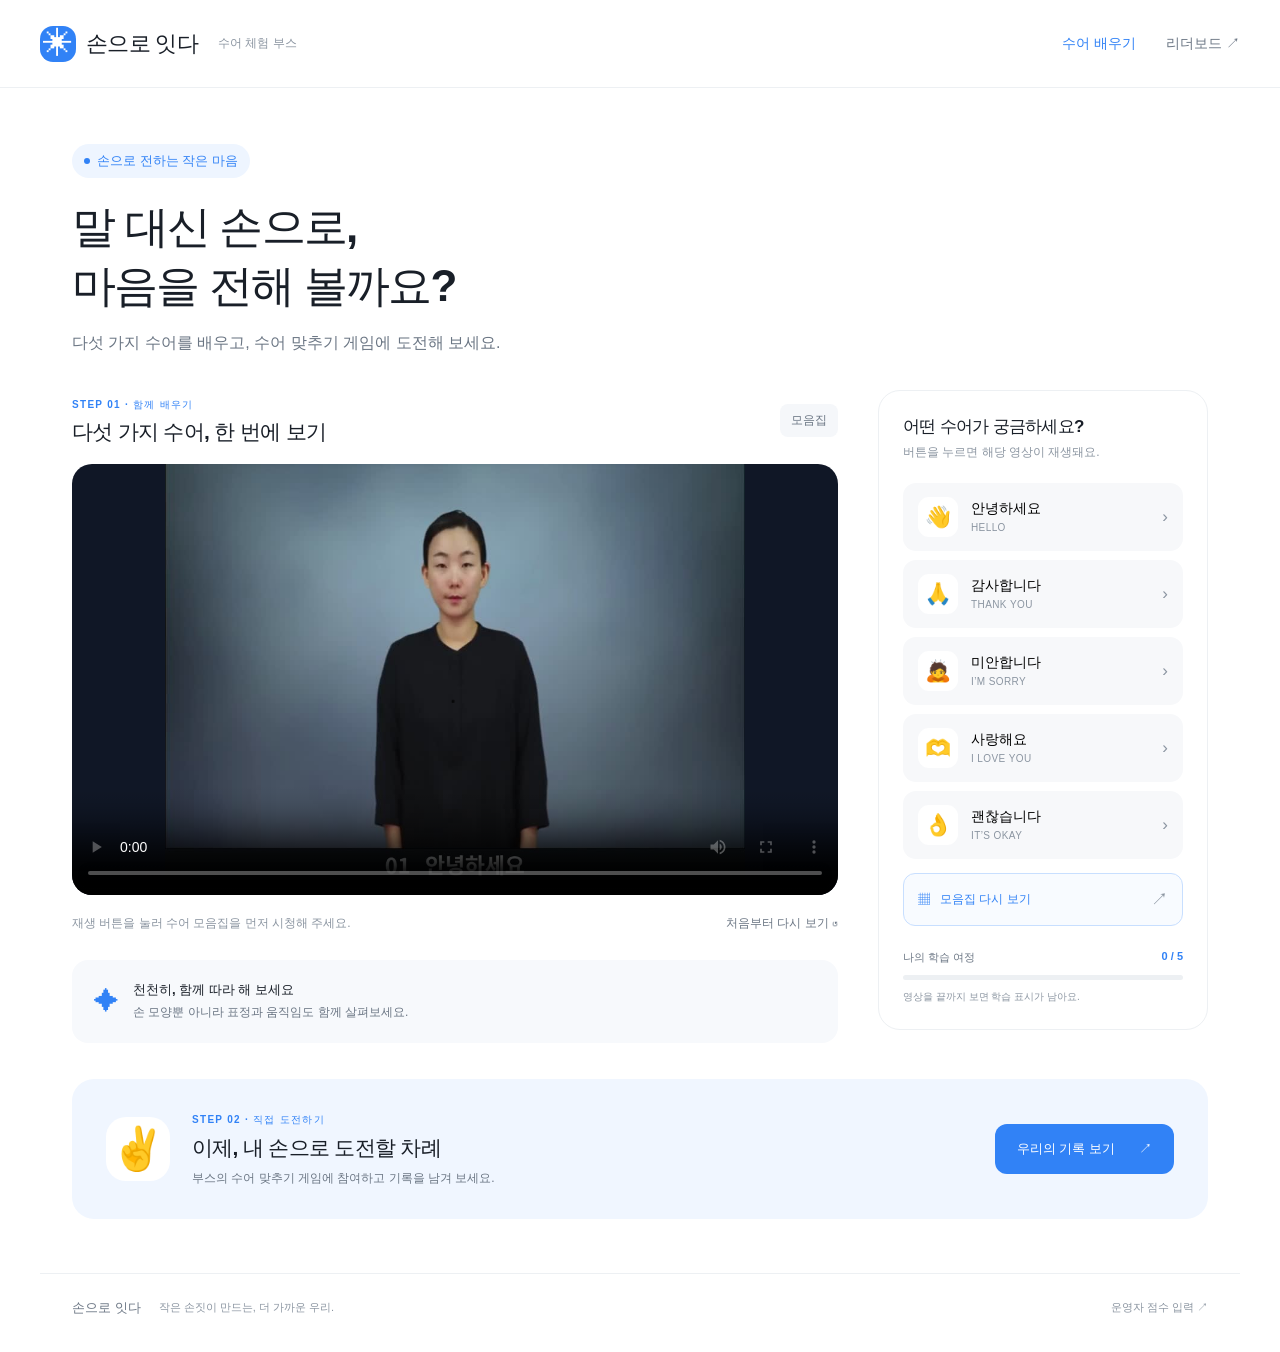
==== index.html @ 50190ea0 "Build static sign language booth learning and leaderboard site" ====
<!doctype html>
<html lang="ko"><head><meta charset="utf-8"><meta name="viewport" content="width=device-width,initial-scale=1"><meta name="theme-color" content="#3182f6"><meta name="description" content="영상으로 배우는 다섯 가지 수어. 손으로 마음을 전하고 수어 맞추기 게임에 도전해 보세요."><title>손으로 잇다 · 수어 체험</title><link rel="icon" href="assets/favicon.svg"><link rel="stylesheet" href="style.css"></head>
<body>
<header class="header"><a href="index.html" class="brand"><span class="brand-icon">✳</span>손으로 잇다<span class="brand-sub">수어 체험 부스</span></a><nav aria-label="메인 메뉴"><a href="index.html" aria-current="page">수어 배우기</a><a href="leaderboard.html" target="_blank" rel="noopener">리더보드 <span aria-hidden="true">↗</span></a></nav></header>
<main class="learn-main">
<section class="intro"><span class="eyebrow"><span class="live-dot"></span> 손으로 전하는 작은 마음</span><h1>말 대신 손으로,<br>마음을 전해 볼까요?</h1><p>다섯 가지 수어를 배우고, 수어 맞추기 게임에 도전해 보세요.</p></section>
<div class="learning-layout">
<section class="player-section" aria-labelledby="video-title"><div class="video-heading"><div><span class="step" id="video-step">STEP 01 · 함께 배우기</span><h2 id="video-title">다섯 가지 수어, 한 번에 보기</h2></div><span class="video-count" id="video-count">모음집</span></div><div class="video-frame"><video id="lesson-video" controls playsinline preload="metadata" poster="assets/all.jpg"><source src="assets/all.mp4" type="video/mp4">이 브라우저는 영상 재생을 지원하지 않습니다.</video></div><div class="video-caption"><span id="video-description">재생 버튼을 눌러 수어 모음집을 먼저 시청해 주세요.</span><button class="text-button" id="replay">처음부터 다시 보기 ↺</button></div><p id="video-error" class="error" role="alert" hidden>영상을 불러오지 못했어요. 페이지를 새로고침한 뒤 다시 시도해 주세요.</p><div class="learning-tip"><span class="tip-icon">✦</span><div><strong>천천히, 함께 따라 해 보세요</strong><p>손 모양뿐 아니라 표정과 움직임도 함께 살펴보세요.</p></div></div></section>
<aside class="lesson-panel"><div class="panel-title"><h2>어떤 수어가 궁금하세요?</h2><p>버튼을 누르면 해당 영상이 재생돼요.</p></div><div id="lesson-buttons" class="lesson-list"></div><button id="all-video" class="collection-button active" aria-pressed="true"><span>▦</span> 모음집 다시 보기 <span class="arrow">↗</span></button><div class="progress-block"><div><span>나의 학습 여정</span><strong id="progress-count">0 / 5</strong></div><div class="progress-track"><span id="progress-fill"></span></div><p id="progress-label">영상을 끝까지 보면 학습 표시가 남아요.</p></div></aside>
</div>
<section class="game-banner"><div class="game-symbol" aria-hidden="true">✌</div><div><span class="step">STEP 02 · 직접 도전하기</span><h2>이제, 내 손으로 도전할 차례</h2><p>부스의 수어 맞추기 게임에 참여하고 기록을 남겨 보세요.</p></div><a href="leaderboard.html" target="_blank" rel="noopener" class="primary-link">우리의 기록 보기 <span>↗</span></a></section>
</main><footer><span class="footer-brand">손으로 잇다</span><span>작은 손짓이 만드는, 더 가까운 우리.</span><a href="admin.html">운영자 점수 입력 ↗</a></footer><script src="learn.js"></script></body></html>
---- style.css ----
:root{--blue:#3182f6;--ink:#191f28;--muted:#6b7684;--line:#edf0f3;--soft:#f5f7fa;font-family:Pretendard,-apple-system,BlinkMacSystemFont,"Apple SD Gothic Neo","Noto Sans KR",sans-serif;color:var(--ink);font-synthesis:none}*{box-sizing:border-box}body{margin:0;background:#fff}button,input,select{font:inherit}button,a{-webkit-tap-highlight-color:transparent}button{cursor:pointer}a{color:inherit;text-decoration:none}button:focus-visible,a:focus-visible,input:focus-visible{outline:3px solid #8bbaff;outline-offset:4px}.header{height:88px;border-bottom:1px solid var(--line);display:flex;align-items:center;justify-content:space-between;padding:0 max(32px,calc((100vw - 1200px)/2));gap:24px}.brand{display:flex;align-items:center;gap:10px;font-weight:800;font-size:22px;white-space:nowrap;letter-spacing:-.7px}.brand-icon{display:grid;place-items:center;background:var(--blue);color:white;border-radius:13px;width:36px;height:36px;font-size:30px}.brand-sub{font-size:12px;color:#8b95a1;font-weight:500;margin-left:10px;letter-spacing:0}.header nav{display:flex;gap:30px;align-items:center;font-size:14px;font-weight:600;color:var(--muted)}.header nav a[aria-current]{color:var(--blue)}.header nav a:hover{color:var(--blue)}.learn-main,.board-main,.admin-main{max-width:1200px;margin:auto;padding:0 32px}.intro{padding:56px 0 34px}.eyebrow{font-size:13px;color:var(--blue);font-weight:700;display:inline-flex;align-items:center;gap:7px;background:#eef5ff;padding:8px 12px;border-radius:30px}.live-dot{width:6px;height:6px;border-radius:50%;background:var(--blue)}h1{font-size:44px;line-height:1.35;letter-spacing:-1.8px;margin:19px 0 14px;font-weight:750}h2{letter-spacing:-.7px}p{line-height:1.65}.intro>p{color:var(--muted);font-size:16px;margin:0}.learning-layout{display:grid;grid-template-columns:minmax(0,1fr) 330px;gap:40px;align-items:start}.video-heading{display:flex;align-items:center;justify-content:space-between;margin-bottom:18px;padding-top:4px}.step{font-size:10px;letter-spacing:1.3px;color:var(--blue);font-weight:800}.video-heading h2{font-size:21px;margin:6px 0 0}.video-count{font-size:12px;color:var(--muted);background:var(--soft);border-radius:8px;padding:8px 11px}.video-frame{background:#101726;border-radius:20px;overflow:hidden;aspect-ratio:16/9;display:flex;align-items:center;justify-content:center}video{width:100%;height:100%;object-fit:contain;display:block}.video-caption{display:flex;justify-content:space-between;gap:12px;margin-top:14px;align-items:center;color:#8b95a1;font-size:12px}.text-button{border:0;background:none;color:var(--muted);padding:6px 0;font-size:12px;white-space:nowrap}.text-button:hover{color:var(--blue)}.learning-tip{background:#f7f9fc;padding:20px 22px;display:flex;gap:14px;align-items:center;border-radius:16px;margin-top:22px}.tip-icon{font-size:25px;color:var(--blue)}.learning-tip strong{font-size:13px}.learning-tip p{font-size:12px;color:var(--muted);margin:4px 0 0}.lesson-panel{border:1px solid var(--line);border-radius:22px;padding:24px}.panel-title h2{font-size:17px;margin:0 0 5px}.panel-title p{font-size:12px;color:#8b95a1;margin:0 0 20px}.lesson-list{display:flex;flex-direction:column;gap:9px}.lesson-button{display:flex;align-items:center;width:100%;gap:13px;padding:13px 14px;background:#f7f8fa;border:1.5px solid transparent;border-radius:13px;text-align:left;transition:background .15s,transform .15s}.lesson-button:hover{background:#edf4ff;transform:translateX(2px)}.lesson-button.active{border-color:var(--blue);background:#eff6ff}.lesson-icon{background:white;border-radius:11px;display:grid;place-items:center;font-size:21px;width:40px;height:40px;flex-shrink:0}.lesson-label{flex:1;font-size:14px;font-weight:650}.lesson-label small{display:block;font-size:10px;font-weight:500;color:#8b95a1;margin-top:4px;letter-spacing:.4px}.arrow{margin-left:auto;color:#8b95a1;font-size:17px}.lesson-button.watched .arrow{color:var(--blue)}.collection-button{display:flex;align-items:center;gap:10px;width:100%;background:white;border:1px solid #e5e8eb;border-radius:12px;padding:14px;font-size:12px;font-weight:600;margin-top:14px}.collection-button.active{color:var(--blue);border-color:#c8dfff;background:#f8fbff}.progress-block{margin-top:24px}.progress-block>div:first-child{display:flex;justify-content:space-between;font-size:11px;color:var(--muted)}.progress-block strong{color:var(--blue)}.progress-track{height:5px;border-radius:5px;background:#edf0f3;margin-top:10px;overflow:hidden}.progress-track>span{display:block;height:100%;background:var(--blue);width:0;transition:width .3s}.progress-block p{font-size:10px;color:#8b95a1;margin:9px 0 0}.game-banner{display:flex;align-items:center;gap:22px;background:#f0f6ff;border-radius:22px;padding:30px 34px;margin:36px 0 54px}.game-symbol{font-size:42px;width:64px;height:64px;display:grid;place-items:center;background:white;border-radius:20px}.game-banner h2{font-size:21px;margin:7px 0}.game-banner p{font-size:12px;color:var(--muted);margin:0}.primary-link,.primary-button{display:inline-flex;align-items:center;justify-content:center;gap:24px;background:var(--blue);color:#fff;border:0;border-radius:12px;padding:16px 22px;font-size:13px;font-weight:700;white-space:nowrap;transition:background .2s}.primary-link:hover,.primary-button:hover{background:#1b64da}.game-banner .primary-link{margin-left:auto}footer{max-width:1200px;padding:25px 32px 35px;margin:auto;border-top:1px solid var(--line);display:flex;gap:18px;color:#8b95a1;font-size:11px;align-items:center}.footer-brand{font-weight:750;color:var(--muted);font-size:13px}footer a{margin-left:auto}footer a:hover{color:var(--blue)}.board-main{max-width:1000px;padding-bottom:65px}.board-intro{text-align:center;padding:52px 0 30px}.board-intro h1{font-size:40px;margin:14px 0 10px}.board-intro p{color:var(--muted);font-size:14px}.board-summary{display:flex;align-items:center;justify-content:space-between;margin:10px 0 20px}.board-summary h2{font-size:20px;margin:0}.board-summary p{font-size:12px;color:var(--muted);margin:6px 0 0}.board-actions{display:flex;gap:8px}.secondary-button{background:white;border:1px solid #dfe4ea;border-radius:10px;color:var(--muted);font-size:12px;padding:10px 14px}.secondary-button:hover{background:var(--soft)}.podium{display:grid;grid-template-columns:1fr 1fr 1fr;gap:15px;align-items:end;margin:20px 0 30px;min-height:210px}.podium-card{padding:25px 16px;text-align:center;border-radius:20px;background:#f7f8fa;min-height:185px}.podium-card.first{padding-top:30px;min-height:215px;background:#eef5ff;border:1px solid #d7e7ff}.medal{font-size:28px;display:block;margin-bottom:10px}.podium-card h3{font-size:18px;margin:8px 0;overflow-wrap:anywhere}.podium-score{font-size:24px;font-weight:800;letter-spacing:-.5px;color:var(--blue)}.podium-score small{font-size:12px;font-weight:500;margin-left:4px}.table-shell{border:1px solid var(--line);border-radius:18px;overflow:hidden}.ranking-table{border-collapse:collapse;width:100%;text-align:left;font-size:14px}.ranking-table th{background:#f7f8fa;font-weight:500;color:var(--muted);font-size:12px;padding:16px 22px}.ranking-table td{padding:18px 22px;border-top:1px solid var(--line)}.ranking-table td:last-child{text-align:right;font-weight:700;color:var(--blue)}.ranking-table th:last-child{text-align:right}.rank-number{color:#8b95a1;font-weight:700;width:90px}.empty-state{text-align:center;padding:65px 20px}.empty-state .empty-icon{font-size:42px}.empty-state h2{font-size:20px;margin-top:20px}.empty-state p{color:var(--muted);font-size:13px}.info-note{background:#f7f9fc;border-radius:12px;padding:15px 18px;font-size:12px;color:var(--muted);margin-top:20px;line-height:1.7}.status-message{min-height:20px;font-size:12px;color:var(--blue);margin:12px 0}.error{color:#d83a3a;font-size:12px;line-height:1.6}.admin-main{max-width:720px;padding-top:45px;padding-bottom:60px}.admin-main h1{font-size:32px}.admin-intro{font-size:14px;color:var(--muted);margin-bottom:25px}.form-card{border:1px solid var(--line);border-radius:20px;padding:28px}.field{display:block;font-size:13px;font-weight:600;margin-bottom:22px}.field input{display:block;width:100%;border:1px solid #dfe4ea;background:#f9fafb;border-radius:12px;padding:15px;font-size:16px;margin-top:9px;color:var(--ink)}.field small{display:block;font-size:11px;color:#8b95a1;margin-top:8px;font-weight:400}.form-card .primary-button{width:100%;font-size:15px}.admin-list{margin-top:35px}.admin-list h2{font-size:19px}.record-row{display:flex;align-items:center;gap:14px;padding:17px 0;border-bottom:1px solid var(--line)}.record-row .record-name{flex:1;overflow-wrap:anywhere;font-size:14px}.record-row strong{font-size:14px;white-space:nowrap}.delete-button{background:#fff0f0;color:#d74646;border:0;border-radius:7px;padding:7px 10px;font-size:11px}.utility-actions{display:flex;gap:9px;flex-wrap:wrap;margin:22px 0}.import-label{cursor:pointer}.save-note{font-size:11px;color:var(--muted)}[hidden]{display:none!important}@media(min-width:1450px){.intro{padding-top:68px}.learning-layout{gap:52px}}@media(max-width:900px){.brand-sub{display:none}.learning-layout{grid-template-columns:minmax(0,1fr) 295px;gap:23px}.lesson-panel{padding:19px}.game-banner{padding:24px;gap:16px}.game-symbol{display:none}.video-caption{align-items:flex-start;flex-direction:column;gap:3px}.header{padding:0 25px}}@media(max-width:700px){.header{height:72px;padding:0 20px;gap:12px}.brand{font-size:18px;gap:7px}.brand-icon{width:30px;height:30px;font-size:25px;border-radius:10px}.header nav{gap:16px;font-size:12px}.learn-main,.board-main,.admin-main{padding-left:20px;padding-right:20px}.intro{padding:34px 0 28px}h1{font-size:34px;letter-spacing:-1.3px}.intro>p{font-size:14px;max-width:290px}.learning-layout{grid-template-columns:1fr;gap:25px}.video-heading h2{font-size:19px}.video-frame{border-radius:15px}.video-caption{font-size:11px;flex-direction:row;gap:10px}.video-caption>span{max-width:65%}.learning-tip{margin-top:16px;padding:17px}.lesson-panel{padding:22px}.lesson-list{display:grid;grid-template-columns:1fr 1fr;gap:9px}.lesson-button{padding:11px 9px;gap:8px}.lesson-icon{width:31px;height:36px;font-size:19px}.lesson-label{font-size:12px}.lesson-label small{font-size:8px}.arrow{font-size:14px}.game-banner{align-items:flex-start;flex-direction:column;margin:25px 0 35px;padding:24px}.game-banner .primary-link{margin-left:0;width:100%;margin-top:8px}.game-banner h2{font-size:20px}footer{flex-wrap:wrap;padding:24px 20px;gap:12px}footer a{margin-left:0;width:100%}.board-intro{padding-top:35px}.board-intro h1{font-size:32px}.board-actions{gap:6px}.board-actions button{font-size:10px;padding:9px}.podium{gap:8px;min-height:190px}.podium-card{padding:20px 8px;min-height:165px;border-radius:14px}.podium-card.first{min-height:190px;padding-top:22px}.podium-card h3{font-size:14px}.podium-score{font-size:20px}.ranking-table th,.ranking-table td{padding:15px}.rank-number{width:65px}.form-card{padding:22px}}@media(prefers-reduced-motion:reduce){*{transition:none!important;scroll-behavior:auto!important}}
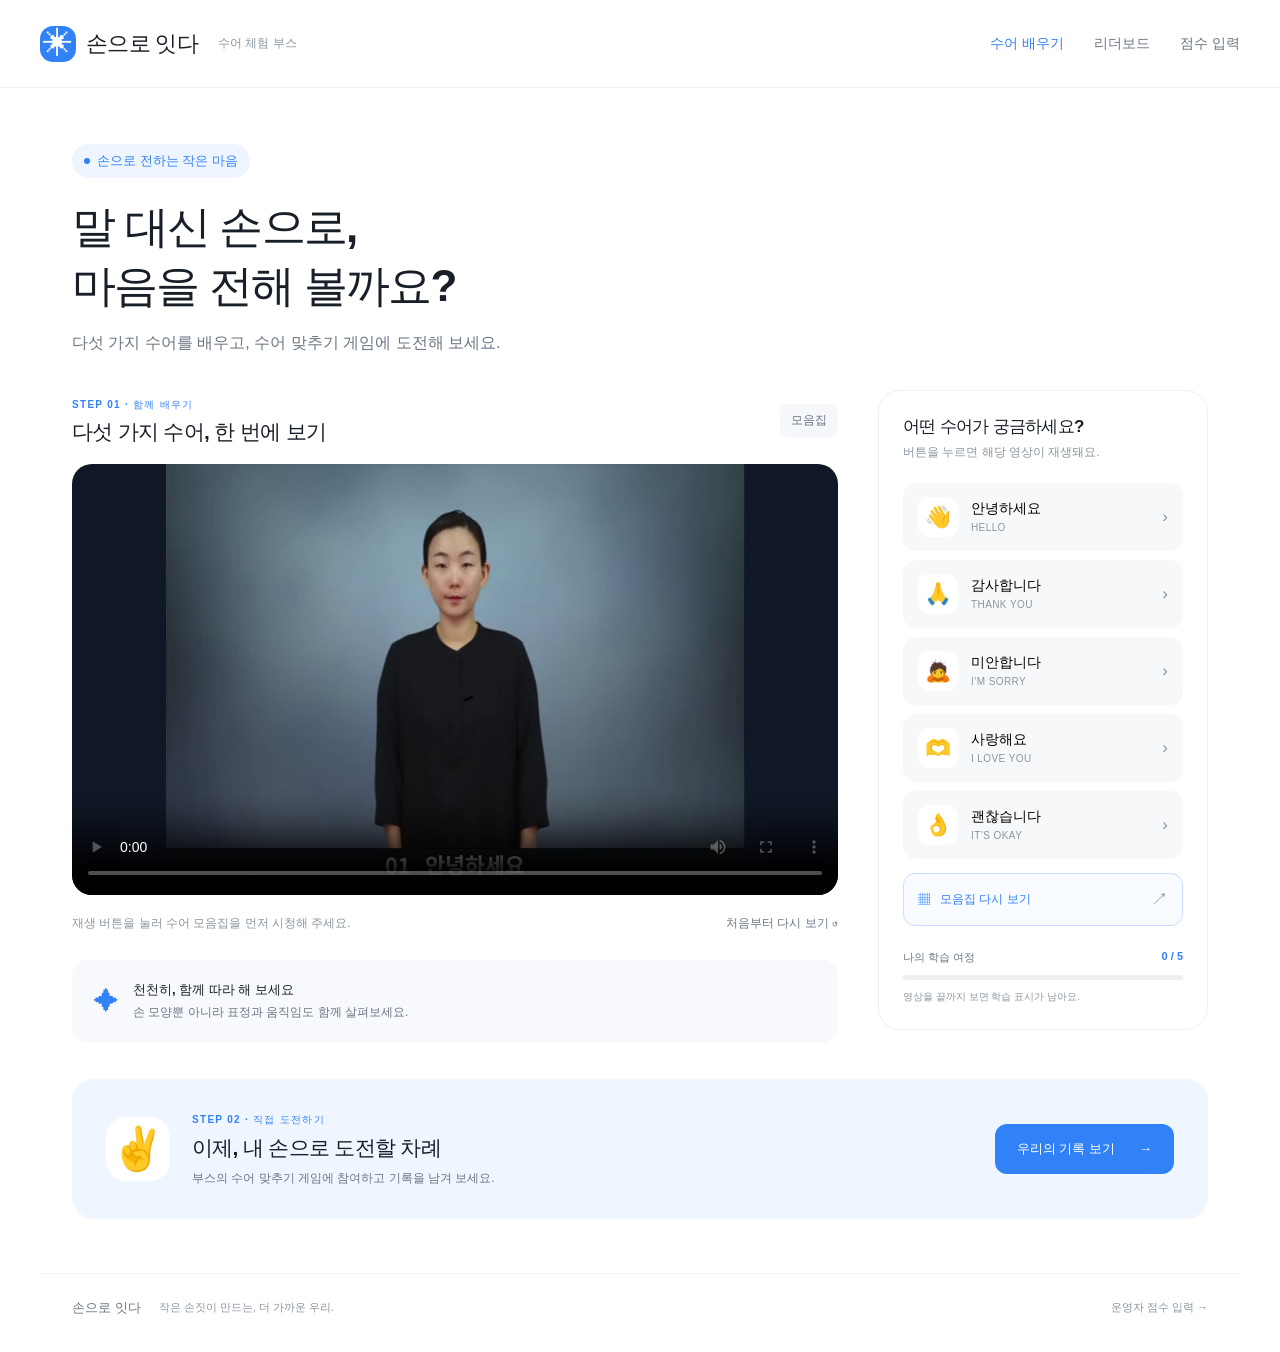
==== commit 65ba4bfe: "Use same-window navigation for learning, leaderboard, and score entry" ====
--- a/index.html
+++ b/index.html
@@ -1,12 +1,12 @@
 <!doctype html>
 <html lang="ko"><head><meta charset="utf-8"><meta name="viewport" content="width=device-width,initial-scale=1"><meta name="theme-color" content="#3182f6"><meta name="description" content="영상으로 배우는 다섯 가지 수어. 손으로 마음을 전하고 수어 맞추기 게임에 도전해 보세요."><title>손으로 잇다 · 수어 체험</title><link rel="icon" href="assets/favicon.svg"><link rel="stylesheet" href="style.css"></head>
 <body>
-<header class="header"><a href="index.html" class="brand"><span class="brand-icon">✳</span>손으로 잇다<span class="brand-sub">수어 체험 부스</span></a><nav aria-label="메인 메뉴"><a href="index.html" aria-current="page">수어 배우기</a><a href="leaderboard.html" target="_blank" rel="noopener">리더보드 <span aria-hidden="true">↗</span></a></nav></header>
+<header class="header"><a href="index.html" class="brand"><span class="brand-icon">✳</span>손으로 잇다<span class="brand-sub">수어 체험 부스</span></a><nav aria-label="메인 메뉴"><a href="index.html" aria-current="page">수어 배우기</a><a href="leaderboard.html">리더보드</a><a href="admin.html">점수 입력</a></nav></header>
 <main class="learn-main">
 <section class="intro"><span class="eyebrow"><span class="live-dot"></span> 손으로 전하는 작은 마음</span><h1>말 대신 손으로,<br>마음을 전해 볼까요?</h1><p>다섯 가지 수어를 배우고, 수어 맞추기 게임에 도전해 보세요.</p></section>
 <div class="learning-layout">
 <section class="player-section" aria-labelledby="video-title"><div class="video-heading"><div><span class="step" id="video-step">STEP 01 · 함께 배우기</span><h2 id="video-title">다섯 가지 수어, 한 번에 보기</h2></div><span class="video-count" id="video-count">모음집</span></div><div class="video-frame"><video id="lesson-video" controls playsinline preload="metadata" poster="assets/all.jpg"><source src="assets/all.mp4" type="video/mp4">이 브라우저는 영상 재생을 지원하지 않습니다.</video></div><div class="video-caption"><span id="video-description">재생 버튼을 눌러 수어 모음집을 먼저 시청해 주세요.</span><button class="text-button" id="replay">처음부터 다시 보기 ↺</button></div><p id="video-error" class="error" role="alert" hidden>영상을 불러오지 못했어요. 페이지를 새로고침한 뒤 다시 시도해 주세요.</p><div class="learning-tip"><span class="tip-icon">✦</span><div><strong>천천히, 함께 따라 해 보세요</strong><p>손 모양뿐 아니라 표정과 움직임도 함께 살펴보세요.</p></div></div></section>
 <aside class="lesson-panel"><div class="panel-title"><h2>어떤 수어가 궁금하세요?</h2><p>버튼을 누르면 해당 영상이 재생돼요.</p></div><div id="lesson-buttons" class="lesson-list"></div><button id="all-video" class="collection-button active" aria-pressed="true"><span>▦</span> 모음집 다시 보기 <span class="arrow">↗</span></button><div class="progress-block"><div><span>나의 학습 여정</span><strong id="progress-count">0 / 5</strong></div><div class="progress-track"><span id="progress-fill"></span></div><p id="progress-label">영상을 끝까지 보면 학습 표시가 남아요.</p></div></aside>
 </div>
-<section class="game-banner"><div class="game-symbol" aria-hidden="true">✌</div><div><span class="step">STEP 02 · 직접 도전하기</span><h2>이제, 내 손으로 도전할 차례</h2><p>부스의 수어 맞추기 게임에 참여하고 기록을 남겨 보세요.</p></div><a href="leaderboard.html" target="_blank" rel="noopener" class="primary-link">우리의 기록 보기 <span>↗</span></a></section>
-</main><footer><span class="footer-brand">손으로 잇다</span><span>작은 손짓이 만드는, 더 가까운 우리.</span><a href="admin.html">운영자 점수 입력 ↗</a></footer><script src="learn.js"></script></body></html>
+<section class="game-banner"><div class="game-symbol" aria-hidden="true">✌</div><div><span class="step">STEP 02 · 직접 도전하기</span><h2>이제, 내 손으로 도전할 차례</h2><p>부스의 수어 맞추기 게임에 참여하고 기록을 남겨 보세요.</p></div><a href="leaderboard.html" class="primary-link">우리의 기록 보기 <span>→</span></a></section>
+</main><footer><span class="footer-brand">손으로 잇다</span><span>작은 손짓이 만드는, 더 가까운 우리.</span><a href="admin.html">운영자 점수 입력 →</a></footer><script src="learn.js"></script></body></html>
--- a/style.css
+++ b/style.css
@@ -1 +1,3 @@
 :root{--blue:#3182f6;--ink:#191f28;--muted:#6b7684;--line:#edf0f3;--soft:#f5f7fa;font-family:Pretendard,-apple-system,BlinkMacSystemFont,"Apple SD Gothic Neo","Noto Sans KR",sans-serif;color:var(--ink);font-synthesis:none}*{box-sizing:border-box}body{margin:0;background:#fff}button,input,select{font:inherit}button,a{-webkit-tap-highlight-color:transparent}button{cursor:pointer}a{color:inherit;text-decoration:none}button:focus-visible,a:focus-visible,input:focus-visible{outline:3px solid #8bbaff;outline-offset:4px}.header{height:88px;border-bottom:1px solid var(--line);display:flex;align-items:center;justify-content:space-between;padding:0 max(32px,calc((100vw - 1200px)/2));gap:24px}.brand{display:flex;align-items:center;gap:10px;font-weight:800;font-size:22px;white-space:nowrap;letter-spacing:-.7px}.brand-icon{display:grid;place-items:center;background:var(--blue);color:white;border-radius:13px;width:36px;height:36px;font-size:30px}.brand-sub{font-size:12px;color:#8b95a1;font-weight:500;margin-left:10px;letter-spacing:0}.header nav{display:flex;gap:30px;align-items:center;font-size:14px;font-weight:600;color:var(--muted)}.header nav a[aria-current]{color:var(--blue)}.header nav a:hover{color:var(--blue)}.learn-main,.board-main,.admin-main{max-width:1200px;margin:auto;padding:0 32px}.intro{padding:56px 0 34px}.eyebrow{font-size:13px;color:var(--blue);font-weight:700;display:inline-flex;align-items:center;gap:7px;background:#eef5ff;padding:8px 12px;border-radius:30px}.live-dot{width:6px;height:6px;border-radius:50%;background:var(--blue)}h1{font-size:44px;line-height:1.35;letter-spacing:-1.8px;margin:19px 0 14px;font-weight:750}h2{letter-spacing:-.7px}p{line-height:1.65}.intro>p{color:var(--muted);font-size:16px;margin:0}.learning-layout{display:grid;grid-template-columns:minmax(0,1fr) 330px;gap:40px;align-items:start}.video-heading{display:flex;align-items:center;justify-content:space-between;margin-bottom:18px;padding-top:4px}.step{font-size:10px;letter-spacing:1.3px;color:var(--blue);font-weight:800}.video-heading h2{font-size:21px;margin:6px 0 0}.video-count{font-size:12px;color:var(--muted);background:var(--soft);border-radius:8px;padding:8px 11px}.video-frame{background:#101726;border-radius:20px;overflow:hidden;aspect-ratio:16/9;display:flex;align-items:center;justify-content:center}video{width:100%;height:100%;object-fit:contain;display:block}.video-caption{display:flex;justify-content:space-between;gap:12px;margin-top:14px;align-items:center;color:#8b95a1;font-size:12px}.text-button{border:0;background:none;color:var(--muted);padding:6px 0;font-size:12px;white-space:nowrap}.text-button:hover{color:var(--blue)}.learning-tip{background:#f7f9fc;padding:20px 22px;display:flex;gap:14px;align-items:center;border-radius:16px;margin-top:22px}.tip-icon{font-size:25px;color:var(--blue)}.learning-tip strong{font-size:13px}.learning-tip p{font-size:12px;color:var(--muted);margin:4px 0 0}.lesson-panel{border:1px solid var(--line);border-radius:22px;padding:24px}.panel-title h2{font-size:17px;margin:0 0 5px}.panel-title p{font-size:12px;color:#8b95a1;margin:0 0 20px}.lesson-list{display:flex;flex-direction:column;gap:9px}.lesson-button{display:flex;align-items:center;width:100%;gap:13px;padding:13px 14px;background:#f7f8fa;border:1.5px solid transparent;border-radius:13px;text-align:left;transition:background .15s,transform .15s}.lesson-button:hover{background:#edf4ff;transform:translateX(2px)}.lesson-button.active{border-color:var(--blue);background:#eff6ff}.lesson-icon{background:white;border-radius:11px;display:grid;place-items:center;font-size:21px;width:40px;height:40px;flex-shrink:0}.lesson-label{flex:1;font-size:14px;font-weight:650}.lesson-label small{display:block;font-size:10px;font-weight:500;color:#8b95a1;margin-top:4px;letter-spacing:.4px}.arrow{margin-left:auto;color:#8b95a1;font-size:17px}.lesson-button.watched .arrow{color:var(--blue)}.collection-button{display:flex;align-items:center;gap:10px;width:100%;background:white;border:1px solid #e5e8eb;border-radius:12px;padding:14px;font-size:12px;font-weight:600;margin-top:14px}.collection-button.active{color:var(--blue);border-color:#c8dfff;background:#f8fbff}.progress-block{margin-top:24px}.progress-block>div:first-child{display:flex;justify-content:space-between;font-size:11px;color:var(--muted)}.progress-block strong{color:var(--blue)}.progress-track{height:5px;border-radius:5px;background:#edf0f3;margin-top:10px;overflow:hidden}.progress-track>span{display:block;height:100%;background:var(--blue);width:0;transition:width .3s}.progress-block p{font-size:10px;color:#8b95a1;margin:9px 0 0}.game-banner{display:flex;align-items:center;gap:22px;background:#f0f6ff;border-radius:22px;padding:30px 34px;margin:36px 0 54px}.game-symbol{font-size:42px;width:64px;height:64px;display:grid;place-items:center;background:white;border-radius:20px}.game-banner h2{font-size:21px;margin:7px 0}.game-banner p{font-size:12px;color:var(--muted);margin:0}.primary-link,.primary-button{display:inline-flex;align-items:center;justify-content:center;gap:24px;background:var(--blue);color:#fff;border:0;border-radius:12px;padding:16px 22px;font-size:13px;font-weight:700;white-space:nowrap;transition:background .2s}.primary-link:hover,.primary-button:hover{background:#1b64da}.game-banner .primary-link{margin-left:auto}footer{max-width:1200px;padding:25px 32px 35px;margin:auto;border-top:1px solid var(--line);display:flex;gap:18px;color:#8b95a1;font-size:11px;align-items:center}.footer-brand{font-weight:750;color:var(--muted);font-size:13px}footer a{margin-left:auto}footer a:hover{color:var(--blue)}.board-main{max-width:1000px;padding-bottom:65px}.board-intro{text-align:center;padding:52px 0 30px}.board-intro h1{font-size:40px;margin:14px 0 10px}.board-intro p{color:var(--muted);font-size:14px}.board-summary{display:flex;align-items:center;justify-content:space-between;margin:10px 0 20px}.board-summary h2{font-size:20px;margin:0}.board-summary p{font-size:12px;color:var(--muted);margin:6px 0 0}.board-actions{display:flex;gap:8px}.secondary-button{background:white;border:1px solid #dfe4ea;border-radius:10px;color:var(--muted);font-size:12px;padding:10px 14px}.secondary-button:hover{background:var(--soft)}.podium{display:grid;grid-template-columns:1fr 1fr 1fr;gap:15px;align-items:end;margin:20px 0 30px;min-height:210px}.podium-card{padding:25px 16px;text-align:center;border-radius:20px;background:#f7f8fa;min-height:185px}.podium-card.first{padding-top:30px;min-height:215px;background:#eef5ff;border:1px solid #d7e7ff}.medal{font-size:28px;display:block;margin-bottom:10px}.podium-card h3{font-size:18px;margin:8px 0;overflow-wrap:anywhere}.podium-score{font-size:24px;font-weight:800;letter-spacing:-.5px;color:var(--blue)}.podium-score small{font-size:12px;font-weight:500;margin-left:4px}.table-shell{border:1px solid var(--line);border-radius:18px;overflow:hidden}.ranking-table{border-collapse:collapse;width:100%;text-align:left;font-size:14px}.ranking-table th{background:#f7f8fa;font-weight:500;color:var(--muted);font-size:12px;padding:16px 22px}.ranking-table td{padding:18px 22px;border-top:1px solid var(--line)}.ranking-table td:last-child{text-align:right;font-weight:700;color:var(--blue)}.ranking-table th:last-child{text-align:right}.rank-number{color:#8b95a1;font-weight:700;width:90px}.empty-state{text-align:center;padding:65px 20px}.empty-state .empty-icon{font-size:42px}.empty-state h2{font-size:20px;margin-top:20px}.empty-state p{color:var(--muted);font-size:13px}.info-note{background:#f7f9fc;border-radius:12px;padding:15px 18px;font-size:12px;color:var(--muted);margin-top:20px;line-height:1.7}.status-message{min-height:20px;font-size:12px;color:var(--blue);margin:12px 0}.error{color:#d83a3a;font-size:12px;line-height:1.6}.admin-main{max-width:720px;padding-top:45px;padding-bottom:60px}.admin-main h1{font-size:32px}.admin-intro{font-size:14px;color:var(--muted);margin-bottom:25px}.form-card{border:1px solid var(--line);border-radius:20px;padding:28px}.field{display:block;font-size:13px;font-weight:600;margin-bottom:22px}.field input{display:block;width:100%;border:1px solid #dfe4ea;background:#f9fafb;border-radius:12px;padding:15px;font-size:16px;margin-top:9px;color:var(--ink)}.field small{display:block;font-size:11px;color:#8b95a1;margin-top:8px;font-weight:400}.form-card .primary-button{width:100%;font-size:15px}.admin-list{margin-top:35px}.admin-list h2{font-size:19px}.record-row{display:flex;align-items:center;gap:14px;padding:17px 0;border-bottom:1px solid var(--line)}.record-row .record-name{flex:1;overflow-wrap:anywhere;font-size:14px}.record-row strong{font-size:14px;white-space:nowrap}.delete-button{background:#fff0f0;color:#d74646;border:0;border-radius:7px;padding:7px 10px;font-size:11px}.utility-actions{display:flex;gap:9px;flex-wrap:wrap;margin:22px 0}.import-label{cursor:pointer}.save-note{font-size:11px;color:var(--muted)}[hidden]{display:none!important}@media(min-width:1450px){.intro{padding-top:68px}.learning-layout{gap:52px}}@media(max-width:900px){.brand-sub{display:none}.learning-layout{grid-template-columns:minmax(0,1fr) 295px;gap:23px}.lesson-panel{padding:19px}.game-banner{padding:24px;gap:16px}.game-symbol{display:none}.video-caption{align-items:flex-start;flex-direction:column;gap:3px}.header{padding:0 25px}}@media(max-width:700px){.header{height:72px;padding:0 20px;gap:12px}.brand{font-size:18px;gap:7px}.brand-icon{width:30px;height:30px;font-size:25px;border-radius:10px}.header nav{gap:16px;font-size:12px}.learn-main,.board-main,.admin-main{padding-left:20px;padding-right:20px}.intro{padding:34px 0 28px}h1{font-size:34px;letter-spacing:-1.3px}.intro>p{font-size:14px;max-width:290px}.learning-layout{grid-template-columns:1fr;gap:25px}.video-heading h2{font-size:19px}.video-frame{border-radius:15px}.video-caption{font-size:11px;flex-direction:row;gap:10px}.video-caption>span{max-width:65%}.learning-tip{margin-top:16px;padding:17px}.lesson-panel{padding:22px}.lesson-list{display:grid;grid-template-columns:1fr 1fr;gap:9px}.lesson-button{padding:11px 9px;gap:8px}.lesson-icon{width:31px;height:36px;font-size:19px}.lesson-label{font-size:12px}.lesson-label small{font-size:8px}.arrow{font-size:14px}.game-banner{align-items:flex-start;flex-direction:column;margin:25px 0 35px;padding:24px}.game-banner .primary-link{margin-left:0;width:100%;margin-top:8px}.game-banner h2{font-size:20px}footer{flex-wrap:wrap;padding:24px 20px;gap:12px}footer a{margin-left:0;width:100%}.board-intro{padding-top:35px}.board-intro h1{font-size:32px}.board-actions{gap:6px}.board-actions button{font-size:10px;padding:9px}.podium{gap:8px;min-height:190px}.podium-card{padding:20px 8px;min-height:165px;border-radius:14px}.podium-card.first{min-height:190px;padding-top:22px}.podium-card h3{font-size:14px}.podium-score{font-size:20px}.ranking-table th,.ranking-table td{padding:15px}.rank-number{width:65px}.form-card{padding:22px}}@media(prefers-reduced-motion:reduce){*{transition:none!important;scroll-behavior:auto!important}}
+
+@media(max-width:700px){.header nav{gap:12px;font-size:11px}.header{padding-left:16px;padding-right:16px}.brand{font-size:16px}}
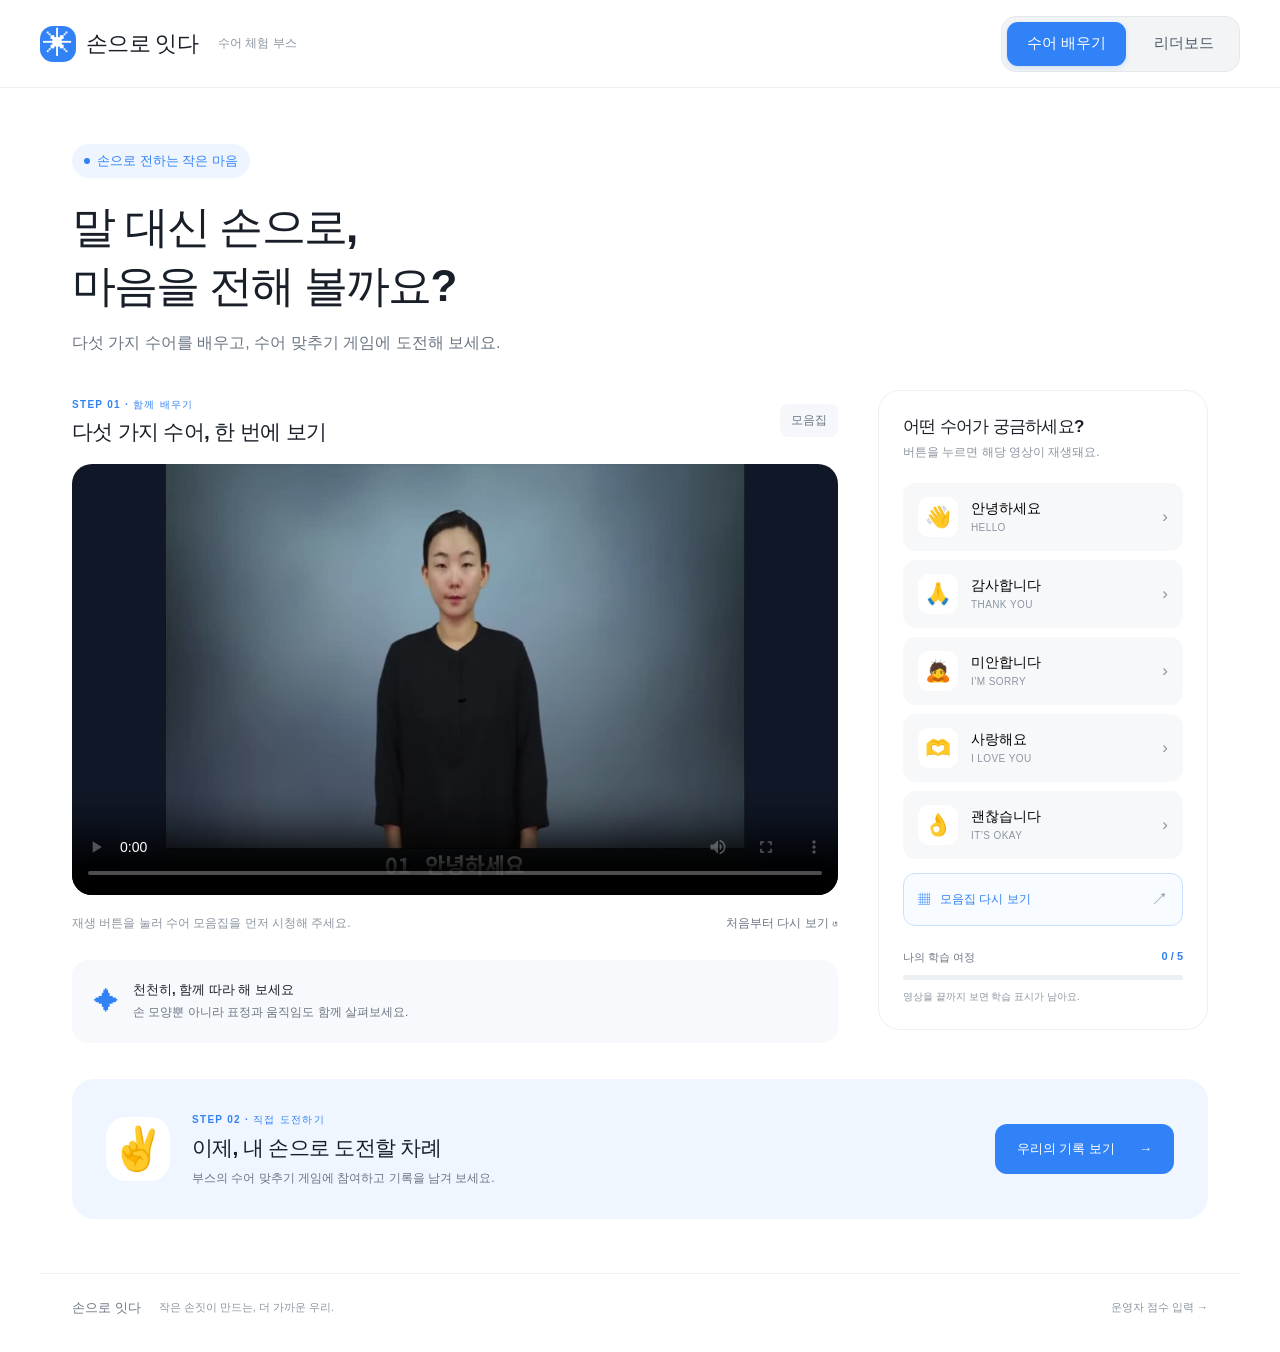
==== commit 2f3b6af7: "Simplify top navigation and improve contrast and touch targets" ====
--- a/index.html
+++ b/index.html
@@ -1,7 +1,7 @@
 <!doctype html>
 <html lang="ko"><head><meta charset="utf-8"><meta name="viewport" content="width=device-width,initial-scale=1"><meta name="theme-color" content="#3182f6"><meta name="description" content="영상으로 배우는 다섯 가지 수어. 손으로 마음을 전하고 수어 맞추기 게임에 도전해 보세요."><title>손으로 잇다 · 수어 체험</title><link rel="icon" href="assets/favicon.svg"><link rel="stylesheet" href="style.css"></head>
 <body>
-<header class="header"><a href="index.html" class="brand"><span class="brand-icon">✳</span>손으로 잇다<span class="brand-sub">수어 체험 부스</span></a><nav aria-label="메인 메뉴"><a href="index.html" aria-current="page">수어 배우기</a><a href="leaderboard.html">리더보드</a><a href="admin.html">점수 입력</a></nav></header>
+<header class="header"><a href="index.html" class="brand"><span class="brand-icon">✳</span>손으로 잇다<span class="brand-sub">수어 체험 부스</span></a><nav aria-label="메인 메뉴"><a href="index.html" aria-current="page">수어 배우기</a><a href="leaderboard.html">리더보드</a></nav></header>
 <main class="learn-main">
 <section class="intro"><span class="eyebrow"><span class="live-dot"></span> 손으로 전하는 작은 마음</span><h1>말 대신 손으로,<br>마음을 전해 볼까요?</h1><p>다섯 가지 수어를 배우고, 수어 맞추기 게임에 도전해 보세요.</p></section>
 <div class="learning-layout">
--- a/style.css
+++ b/style.css
@@ -1,3 +1,11 @@
 :root{--blue:#3182f6;--ink:#191f28;--muted:#6b7684;--line:#edf0f3;--soft:#f5f7fa;font-family:Pretendard,-apple-system,BlinkMacSystemFont,"Apple SD Gothic Neo","Noto Sans KR",sans-serif;color:var(--ink);font-synthesis:none}*{box-sizing:border-box}body{margin:0;background:#fff}button,input,select{font:inherit}button,a{-webkit-tap-highlight-color:transparent}button{cursor:pointer}a{color:inherit;text-decoration:none}button:focus-visible,a:focus-visible,input:focus-visible{outline:3px solid #8bbaff;outline-offset:4px}.header{height:88px;border-bottom:1px solid var(--line);display:flex;align-items:center;justify-content:space-between;padding:0 max(32px,calc((100vw - 1200px)/2));gap:24px}.brand{display:flex;align-items:center;gap:10px;font-weight:800;font-size:22px;white-space:nowrap;letter-spacing:-.7px}.brand-icon{display:grid;place-items:center;background:var(--blue);color:white;border-radius:13px;width:36px;height:36px;font-size:30px}.brand-sub{font-size:12px;color:#8b95a1;font-weight:500;margin-left:10px;letter-spacing:0}.header nav{display:flex;gap:30px;align-items:center;font-size:14px;font-weight:600;color:var(--muted)}.header nav a[aria-current]{color:var(--blue)}.header nav a:hover{color:var(--blue)}.learn-main,.board-main,.admin-main{max-width:1200px;margin:auto;padding:0 32px}.intro{padding:56px 0 34px}.eyebrow{font-size:13px;color:var(--blue);font-weight:700;display:inline-flex;align-items:center;gap:7px;background:#eef5ff;padding:8px 12px;border-radius:30px}.live-dot{width:6px;height:6px;border-radius:50%;background:var(--blue)}h1{font-size:44px;line-height:1.35;letter-spacing:-1.8px;margin:19px 0 14px;font-weight:750}h2{letter-spacing:-.7px}p{line-height:1.65}.intro>p{color:var(--muted);font-size:16px;margin:0}.learning-layout{display:grid;grid-template-columns:minmax(0,1fr) 330px;gap:40px;align-items:start}.video-heading{display:flex;align-items:center;justify-content:space-between;margin-bottom:18px;padding-top:4px}.step{font-size:10px;letter-spacing:1.3px;color:var(--blue);font-weight:800}.video-heading h2{font-size:21px;margin:6px 0 0}.video-count{font-size:12px;color:var(--muted);background:var(--soft);border-radius:8px;padding:8px 11px}.video-frame{background:#101726;border-radius:20px;overflow:hidden;aspect-ratio:16/9;display:flex;align-items:center;justify-content:center}video{width:100%;height:100%;object-fit:contain;display:block}.video-caption{display:flex;justify-content:space-between;gap:12px;margin-top:14px;align-items:center;color:#8b95a1;font-size:12px}.text-button{border:0;background:none;color:var(--muted);padding:6px 0;font-size:12px;white-space:nowrap}.text-button:hover{color:var(--blue)}.learning-tip{background:#f7f9fc;padding:20px 22px;display:flex;gap:14px;align-items:center;border-radius:16px;margin-top:22px}.tip-icon{font-size:25px;color:var(--blue)}.learning-tip strong{font-size:13px}.learning-tip p{font-size:12px;color:var(--muted);margin:4px 0 0}.lesson-panel{border:1px solid var(--line);border-radius:22px;padding:24px}.panel-title h2{font-size:17px;margin:0 0 5px}.panel-title p{font-size:12px;color:#8b95a1;margin:0 0 20px}.lesson-list{display:flex;flex-direction:column;gap:9px}.lesson-button{display:flex;align-items:center;width:100%;gap:13px;padding:13px 14px;background:#f7f8fa;border:1.5px solid transparent;border-radius:13px;text-align:left;transition:background .15s,transform .15s}.lesson-button:hover{background:#edf4ff;transform:translateX(2px)}.lesson-button.active{border-color:var(--blue);background:#eff6ff}.lesson-icon{background:white;border-radius:11px;display:grid;place-items:center;font-size:21px;width:40px;height:40px;flex-shrink:0}.lesson-label{flex:1;font-size:14px;font-weight:650}.lesson-label small{display:block;font-size:10px;font-weight:500;color:#8b95a1;margin-top:4px;letter-spacing:.4px}.arrow{margin-left:auto;color:#8b95a1;font-size:17px}.lesson-button.watched .arrow{color:var(--blue)}.collection-button{display:flex;align-items:center;gap:10px;width:100%;background:white;border:1px solid #e5e8eb;border-radius:12px;padding:14px;font-size:12px;font-weight:600;margin-top:14px}.collection-button.active{color:var(--blue);border-color:#c8dfff;background:#f8fbff}.progress-block{margin-top:24px}.progress-block>div:first-child{display:flex;justify-content:space-between;font-size:11px;color:var(--muted)}.progress-block strong{color:var(--blue)}.progress-track{height:5px;border-radius:5px;background:#edf0f3;margin-top:10px;overflow:hidden}.progress-track>span{display:block;height:100%;background:var(--blue);width:0;transition:width .3s}.progress-block p{font-size:10px;color:#8b95a1;margin:9px 0 0}.game-banner{display:flex;align-items:center;gap:22px;background:#f0f6ff;border-radius:22px;padding:30px 34px;margin:36px 0 54px}.game-symbol{font-size:42px;width:64px;height:64px;display:grid;place-items:center;background:white;border-radius:20px}.game-banner h2{font-size:21px;margin:7px 0}.game-banner p{font-size:12px;color:var(--muted);margin:0}.primary-link,.primary-button{display:inline-flex;align-items:center;justify-content:center;gap:24px;background:var(--blue);color:#fff;border:0;border-radius:12px;padding:16px 22px;font-size:13px;font-weight:700;white-space:nowrap;transition:background .2s}.primary-link:hover,.primary-button:hover{background:#1b64da}.game-banner .primary-link{margin-left:auto}footer{max-width:1200px;padding:25px 32px 35px;margin:auto;border-top:1px solid var(--line);display:flex;gap:18px;color:#8b95a1;font-size:11px;align-items:center}.footer-brand{font-weight:750;color:var(--muted);font-size:13px}footer a{margin-left:auto}footer a:hover{color:var(--blue)}.board-main{max-width:1000px;padding-bottom:65px}.board-intro{text-align:center;padding:52px 0 30px}.board-intro h1{font-size:40px;margin:14px 0 10px}.board-intro p{color:var(--muted);font-size:14px}.board-summary{display:flex;align-items:center;justify-content:space-between;margin:10px 0 20px}.board-summary h2{font-size:20px;margin:0}.board-summary p{font-size:12px;color:var(--muted);margin:6px 0 0}.board-actions{display:flex;gap:8px}.secondary-button{background:white;border:1px solid #dfe4ea;border-radius:10px;color:var(--muted);font-size:12px;padding:10px 14px}.secondary-button:hover{background:var(--soft)}.podium{display:grid;grid-template-columns:1fr 1fr 1fr;gap:15px;align-items:end;margin:20px 0 30px;min-height:210px}.podium-card{padding:25px 16px;text-align:center;border-radius:20px;background:#f7f8fa;min-height:185px}.podium-card.first{padding-top:30px;min-height:215px;background:#eef5ff;border:1px solid #d7e7ff}.medal{font-size:28px;display:block;margin-bottom:10px}.podium-card h3{font-size:18px;margin:8px 0;overflow-wrap:anywhere}.podium-score{font-size:24px;font-weight:800;letter-spacing:-.5px;color:var(--blue)}.podium-score small{font-size:12px;font-weight:500;margin-left:4px}.table-shell{border:1px solid var(--line);border-radius:18px;overflow:hidden}.ranking-table{border-collapse:collapse;width:100%;text-align:left;font-size:14px}.ranking-table th{background:#f7f8fa;font-weight:500;color:var(--muted);font-size:12px;padding:16px 22px}.ranking-table td{padding:18px 22px;border-top:1px solid var(--line)}.ranking-table td:last-child{text-align:right;font-weight:700;color:var(--blue)}.ranking-table th:last-child{text-align:right}.rank-number{color:#8b95a1;font-weight:700;width:90px}.empty-state{text-align:center;padding:65px 20px}.empty-state .empty-icon{font-size:42px}.empty-state h2{font-size:20px;margin-top:20px}.empty-state p{color:var(--muted);font-size:13px}.info-note{background:#f7f9fc;border-radius:12px;padding:15px 18px;font-size:12px;color:var(--muted);margin-top:20px;line-height:1.7}.status-message{min-height:20px;font-size:12px;color:var(--blue);margin:12px 0}.error{color:#d83a3a;font-size:12px;line-height:1.6}.admin-main{max-width:720px;padding-top:45px;padding-bottom:60px}.admin-main h1{font-size:32px}.admin-intro{font-size:14px;color:var(--muted);margin-bottom:25px}.form-card{border:1px solid var(--line);border-radius:20px;padding:28px}.field{display:block;font-size:13px;font-weight:600;margin-bottom:22px}.field input{display:block;width:100%;border:1px solid #dfe4ea;background:#f9fafb;border-radius:12px;padding:15px;font-size:16px;margin-top:9px;color:var(--ink)}.field small{display:block;font-size:11px;color:#8b95a1;margin-top:8px;font-weight:400}.form-card .primary-button{width:100%;font-size:15px}.admin-list{margin-top:35px}.admin-list h2{font-size:19px}.record-row{display:flex;align-items:center;gap:14px;padding:17px 0;border-bottom:1px solid var(--line)}.record-row .record-name{flex:1;overflow-wrap:anywhere;font-size:14px}.record-row strong{font-size:14px;white-space:nowrap}.delete-button{background:#fff0f0;color:#d74646;border:0;border-radius:7px;padding:7px 10px;font-size:11px}.utility-actions{display:flex;gap:9px;flex-wrap:wrap;margin:22px 0}.import-label{cursor:pointer}.save-note{font-size:11px;color:var(--muted)}[hidden]{display:none!important}@media(min-width:1450px){.intro{padding-top:68px}.learning-layout{gap:52px}}@media(max-width:900px){.brand-sub{display:none}.learning-layout{grid-template-columns:minmax(0,1fr) 295px;gap:23px}.lesson-panel{padding:19px}.game-banner{padding:24px;gap:16px}.game-symbol{display:none}.video-caption{align-items:flex-start;flex-direction:column;gap:3px}.header{padding:0 25px}}@media(max-width:700px){.header{height:72px;padding:0 20px;gap:12px}.brand{font-size:18px;gap:7px}.brand-icon{width:30px;height:30px;font-size:25px;border-radius:10px}.header nav{gap:16px;font-size:12px}.learn-main,.board-main,.admin-main{padding-left:20px;padding-right:20px}.intro{padding:34px 0 28px}h1{font-size:34px;letter-spacing:-1.3px}.intro>p{font-size:14px;max-width:290px}.learning-layout{grid-template-columns:1fr;gap:25px}.video-heading h2{font-size:19px}.video-frame{border-radius:15px}.video-caption{font-size:11px;flex-direction:row;gap:10px}.video-caption>span{max-width:65%}.learning-tip{margin-top:16px;padding:17px}.lesson-panel{padding:22px}.lesson-list{display:grid;grid-template-columns:1fr 1fr;gap:9px}.lesson-button{padding:11px 9px;gap:8px}.lesson-icon{width:31px;height:36px;font-size:19px}.lesson-label{font-size:12px}.lesson-label small{font-size:8px}.arrow{font-size:14px}.game-banner{align-items:flex-start;flex-direction:column;margin:25px 0 35px;padding:24px}.game-banner .primary-link{margin-left:0;width:100%;margin-top:8px}.game-banner h2{font-size:20px}footer{flex-wrap:wrap;padding:24px 20px;gap:12px}footer a{margin-left:0;width:100%}.board-intro{padding-top:35px}.board-intro h1{font-size:32px}.board-actions{gap:6px}.board-actions button{font-size:10px;padding:9px}.podium{gap:8px;min-height:190px}.podium-card{padding:20px 8px;min-height:165px;border-radius:14px}.podium-card.first{min-height:190px;padding-top:22px}.podium-card h3{font-size:14px}.podium-score{font-size:20px}.ranking-table th,.ranking-table td{padding:15px}.rank-number{width:65px}.form-card{padding:22px}}@media(prefers-reduced-motion:reduce){*{transition:none!important;scroll-behavior:auto!important}}
 
 @media(max-width:700px){.header nav{gap:12px;font-size:11px}.header{padding-left:16px;padding-right:16px}.brand{font-size:16px}}
+
+/* High-contrast navigation with generous touch targets. */
+.header nav{gap:8px;padding:5px;background:#f2f4f6;border:1px solid #e5e8eb;border-radius:15px;color:#4e5968;font-size:15px;font-weight:700;flex-shrink:0}
+.header nav a{display:flex;align-items:center;justify-content:center;min-height:44px;padding:0 20px;border-radius:11px;white-space:nowrap}
+.header nav a:hover{background:#e5eaf0;color:#191f28}
+.header nav a[aria-current]{background:#3182f6;color:#fff;box-shadow:0 2px 5px #3182f62b}
+@media(max-width:700px){.header nav{gap:3px;padding:4px;font-size:13px;border-radius:13px}.header nav a{min-height:42px;padding:0 13px;border-radius:9px}.header{height:78px}.brand{font-size:17px}}
+@media(max-width:360px){.header{padding:0 12px;gap:8px}.header nav a{padding:0 10px}.brand{font-size:15px}.brand-icon{width:27px;height:27px}}
